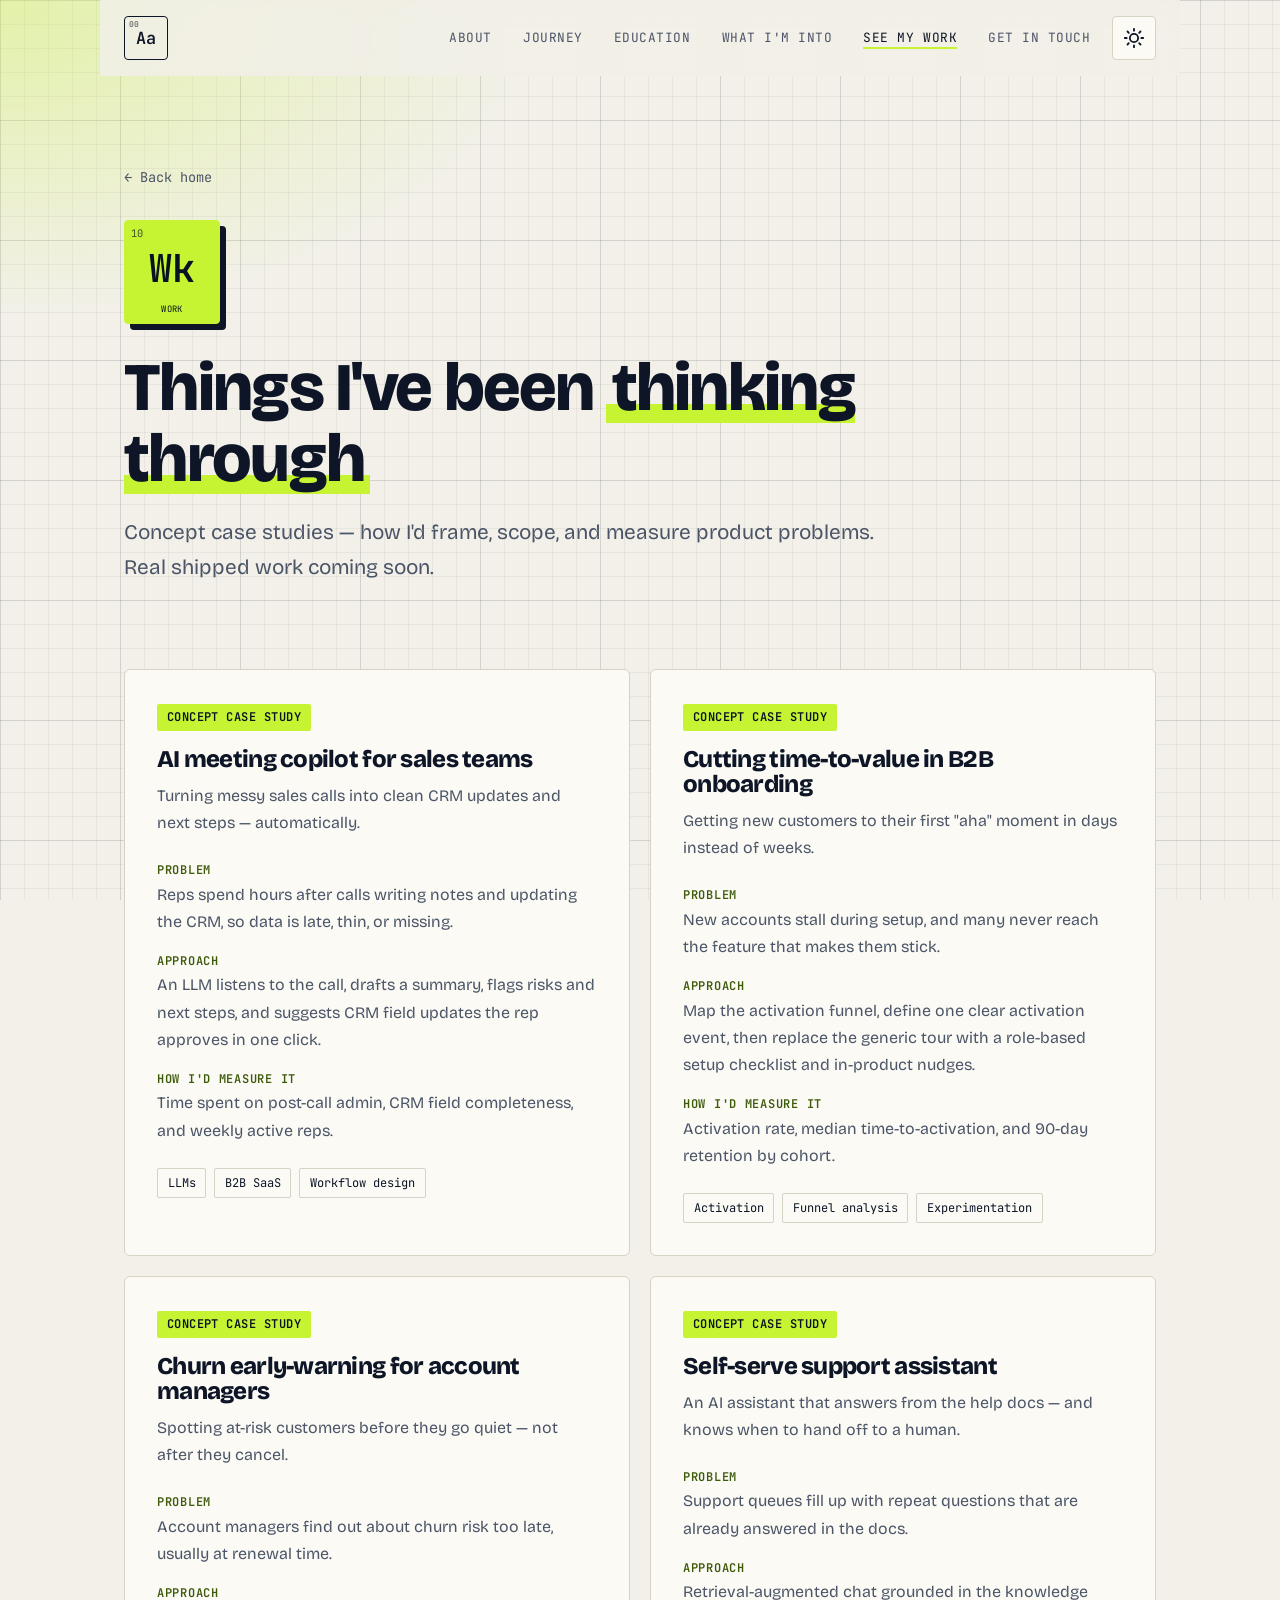
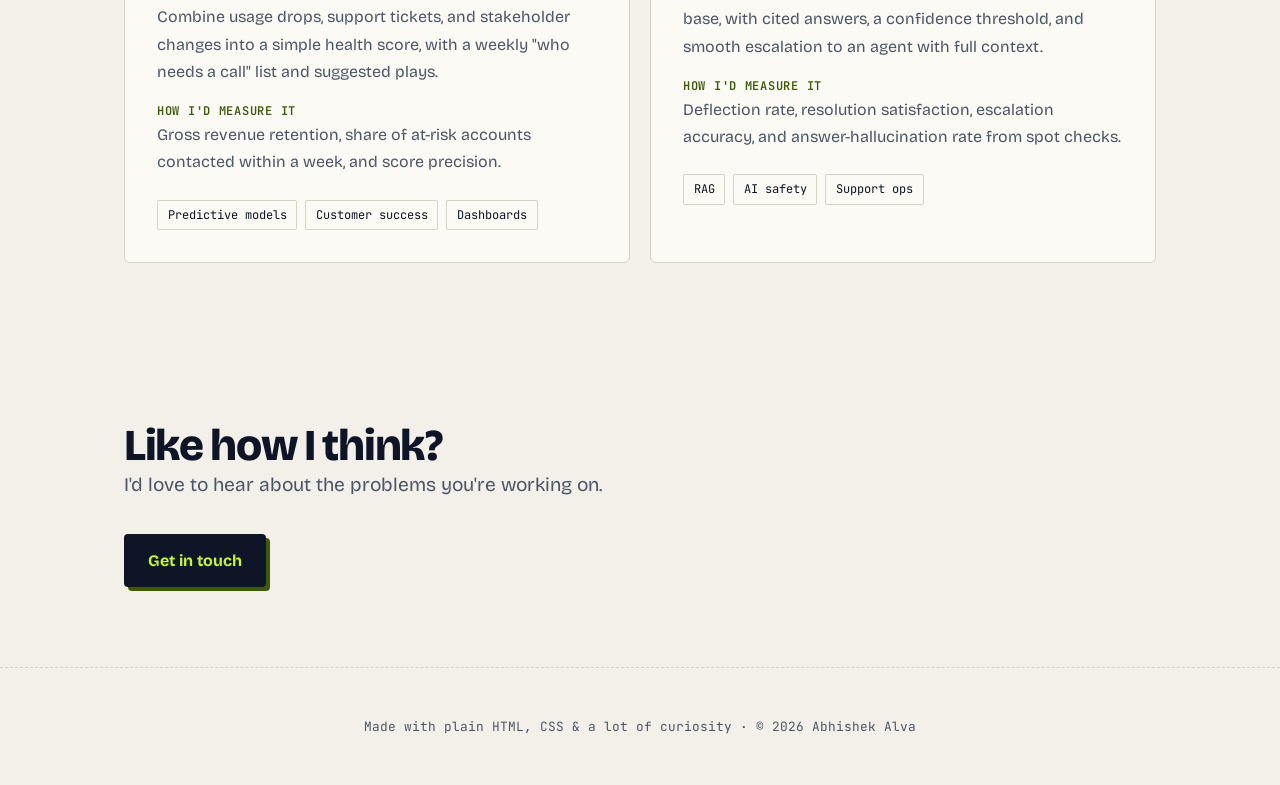
==== work.html @ 9eeebad3 "My portfolio website - ready to deploy" ====
<!DOCTYPE html>
<html lang="en">
<head>
  <meta charset="UTF-8">
  <meta name="viewport" content="width=device-width, initial-scale=1.0">
  <meta name="description" content="Product case studies by Abhishek Alva.">
  <title>Work · Abhishek Alva</title>
  <link rel="preconnect" href="https://fonts.googleapis.com">
  <link rel="preconnect" href="https://fonts.gstatic.com" crossorigin>
  <link href="https://fonts.googleapis.com/css2?family=Bricolage+Grotesque:opsz,wght@12..96,400..800&family=JetBrains+Mono:wght@400;600&display=swap" rel="stylesheet">
  <link rel="stylesheet" href="styles.css">
  <script>
    // Apply saved theme before paint to avoid a flash
    try {
      const saved = localStorage.getItem('theme');
      if (saved === 'light' || saved === 'dark') document.documentElement.dataset.theme = saved;
    } catch (e) {}
  </script>
</head>
<body>
  <header class="nav">
    <a href="index.html" class="nav-logo" aria-label="Abhishek Alva, home"><span class="nav-logo-num" aria-hidden="true">00</span>Aa</a>
    <nav class="nav-links" id="nav-links" aria-label="Main">
      <a href="index.html#about">About</a>
      <a href="index.html#journey">Journey</a>
      <a href="index.html#education">Education</a>
      <a href="index.html#into">What I'm into</a>
      <a href="work.html" aria-current="page">See my work</a>
      <a href="index.html#contact">Get in touch</a>
    </nav>
    <div class="nav-actions">
      <button type="button" class="theme-toggle" id="theme-toggle" aria-label="Switch to dark mode">
        <svg aria-hidden="true" viewBox="0 0 24 24" width="22" height="22" fill="none" stroke="currentColor" stroke-width="2" stroke-linecap="round" stroke-linejoin="round"><circle cx="12" cy="12" r="4.5"/><path d="M12 2v2M12 20v2M4.93 4.93l1.41 1.41M17.66 17.66l1.41 1.41M2 12h2M20 12h2M4.93 19.07l1.41-1.41M17.66 6.34l1.41-1.41"/></svg>
      </button>
      <button type="button" class="menu-toggle" id="menu-toggle" aria-label="Open menu" aria-expanded="false" aria-controls="nav-links">
        <svg aria-hidden="true" viewBox="0 0 24 24" width="22" height="22" fill="none" stroke="currentColor" stroke-width="2" stroke-linecap="round"><path d="M4 7h16M4 12h16M4 17h16"/></svg>
      </button>
    </div>
  </header>

  <main>
    <section class="work-header reveal">
      <a href="index.html" class="back-link">← Back home</a>
      <span class="tile tile-lg" aria-hidden="true"><span class="tile-num">10</span><span class="tile-sym">Wk</span><span class="tile-name">Work</span></span>
      <h1>Things I've been <span class="accent">thinking through</span></h1>
      <p class="tagline">
        Concept case studies — how I'd frame, scope, and measure product problems.
        Real shipped work coming soon.
      </p>
    </section>

    <!-- Placeholder concept projects: replace with real case studies as they're ready -->
    <section class="projects">
      <article class="project reveal">
        <span class="project-tag">Concept case study</span>
        <h2>AI meeting copilot for sales teams</h2>
        <p class="project-summary">Turning messy sales calls into clean CRM updates and next steps — automatically.</p>
        <dl class="project-details">
          <div>
            <dt>Problem</dt>
            <dd>Reps spend hours after calls writing notes and updating the CRM, so data is late, thin, or missing.</dd>
          </div>
          <div>
            <dt>Approach</dt>
            <dd>An LLM listens to the call, drafts a summary, flags risks and next steps, and suggests CRM field updates the rep approves in one click.</dd>
          </div>
          <div>
            <dt>How I'd measure it</dt>
            <dd>Time spent on post-call admin, CRM field completeness, and weekly active reps.</dd>
          </div>
        </dl>
        <ul class="chips">
          <li>LLMs</li><li>B2B SaaS</li><li>Workflow design</li>
        </ul>
      </article>

      <article class="project reveal">
        <span class="project-tag">Concept case study</span>
        <h2>Cutting time-to-value in B2B onboarding</h2>
        <p class="project-summary">Getting new customers to their first "aha" moment in days instead of weeks.</p>
        <dl class="project-details">
          <div>
            <dt>Problem</dt>
            <dd>New accounts stall during setup, and many never reach the feature that makes them stick.</dd>
          </div>
          <div>
            <dt>Approach</dt>
            <dd>Map the activation funnel, define one clear activation event, then replace the generic tour with a role-based setup checklist and in-product nudges.</dd>
          </div>
          <div>
            <dt>How I'd measure it</dt>
            <dd>Activation rate, median time-to-activation, and 90-day retention by cohort.</dd>
          </div>
        </dl>
        <ul class="chips">
          <li>Activation</li><li>Funnel analysis</li><li>Experimentation</li>
        </ul>
      </article>

      <article class="project reveal">
        <span class="project-tag">Concept case study</span>
        <h2>Churn early-warning for account managers</h2>
        <p class="project-summary">Spotting at-risk customers before they go quiet — not after they cancel.</p>
        <dl class="project-details">
          <div>
            <dt>Problem</dt>
            <dd>Account managers find out about churn risk too late, usually at renewal time.</dd>
          </div>
          <div>
            <dt>Approach</dt>
            <dd>Combine usage drops, support tickets, and stakeholder changes into a simple health score, with a weekly "who needs a call" list and suggested plays.</dd>
          </div>
          <div>
            <dt>How I'd measure it</dt>
            <dd>Gross revenue retention, share of at-risk accounts contacted within a week, and score precision.</dd>
          </div>
        </dl>
        <ul class="chips">
          <li>Predictive models</li><li>Customer success</li><li>Dashboards</li>
        </ul>
      </article>

      <article class="project reveal">
        <span class="project-tag">Concept case study</span>
        <h2>Self-serve support assistant</h2>
        <p class="project-summary">An AI assistant that answers from the help docs — and knows when to hand off to a human.</p>
        <dl class="project-details">
          <div>
            <dt>Problem</dt>
            <dd>Support queues fill up with repeat questions that are already answered in the docs.</dd>
          </div>
          <div>
            <dt>Approach</dt>
            <dd>Retrieval-augmented chat grounded in the knowledge base, with cited answers, a confidence threshold, and smooth escalation to an agent with full context.</dd>
          </div>
          <div>
            <dt>How I'd measure it</dt>
            <dd>Deflection rate, resolution satisfaction, escalation accuracy, and answer-hallucination rate from spot checks.</dd>
          </div>
        </dl>
        <ul class="chips">
          <li>RAG</li><li>AI safety</li><li>Support ops</li>
        </ul>
      </article>
    </section>

    <section class="contact reveal">
      <h2>Like how I think?</h2>
      <p>I'd love to hear about the problems you're working on.</p>
      <div class="hero-actions">
        <a href="index.html#contact" class="btn">Get in touch</a>
      </div>
    </section>
  </main>

  <footer class="footer">
    <p>Made with plain HTML, CSS &amp; a lot of curiosity · © <span id="year"></span> Abhishek Alva</p>
  </footer>

  <script src="script.js"></script>
</body>
</html>
---- styles.css ----
/* ==========================================================
   Lab → Product Lab
   Graph-paper lab notebook: ink navy + acid lime, periodic-table tiles
   ========================================================== */

/* ---------- Tokens ---------- */
/* Light theme: lab paper with lime used as a highlighter */
:root {
  --bg: #f2f0e8;
  --surface: #fbfaf5;
  --text: #0d1526;
  --muted: #4b5567;
  --accent: #c6f432;
  --accent-text: #3d5a0a;
  --accent-soft: rgba(132, 170, 20, 0.16);
  --border: #d6d2c4;
  --grid-minor: rgba(13, 21, 38, 0.05);
  --grid-major: rgba(13, 21, 38, 0.09);
  --glow: rgba(198, 244, 50, 0.35);
  --shadow: 0 1px 0 rgba(13, 21, 38, 0.04), 0 12px 32px rgba(13, 21, 38, 0.08);
  --btn-bg: #0d1526;
  --btn-text: #c6f432;
  --btn-outline-text: #0d1526;
  --btn-shadow: #3d5a0a;
  --hard-shadow: #0d1526;
  --radius: 6px;
  --max: 1080px;
  --font: 'Bricolage Grotesque', system-ui, -apple-system, 'Segoe UI', sans-serif;
  --font-mono: 'JetBrains Mono', ui-monospace, 'SF Mono', Menlo, monospace;
}

/* Dark theme: ink navy lab at night — follows the system unless the toggle picked light */
@media (prefers-color-scheme: dark) {
  :root:not([data-theme="light"]) {
    --bg: #0a1120;
    --surface: #101a2f;
    --text: #e6ebf4;
    --muted: #95a2bb;
    --accent-text: #c6f432;
    --accent-soft: rgba(198, 244, 50, 0.12);
    --border: #1f2b47;
    --grid-minor: rgba(148, 163, 184, 0.06);
    --grid-major: rgba(148, 163, 184, 0.11);
    --glow: rgba(198, 244, 50, 0.14);
    --shadow: 0 12px 32px rgba(0, 0, 0, 0.4);
    --btn-bg: #c6f432;
    --btn-text: #0a1120;
    --btn-outline-text: #c6f432;
    --btn-shadow: #3b4f7a;
    --hard-shadow: #3b4f7a;
  }
}

:root[data-theme="dark"] {
  --bg: #0a1120;
  --surface: #101a2f;
  --text: #e6ebf4;
  --muted: #95a2bb;
  --accent-text: #c6f432;
  --accent-soft: rgba(198, 244, 50, 0.12);
  --border: #1f2b47;
  --grid-minor: rgba(148, 163, 184, 0.06);
  --grid-major: rgba(148, 163, 184, 0.11);
  --glow: rgba(198, 244, 50, 0.14);
  --shadow: 0 12px 32px rgba(0, 0, 0, 0.4);
  --btn-bg: #c6f432;
  --btn-text: #0a1120;
  --btn-outline-text: #c6f432;
  --btn-shadow: #3b4f7a;
  --hard-shadow: #3b4f7a;
}

/* ---------- Base ---------- */
*, *::before, *::after { box-sizing: border-box; margin: 0; padding: 0; }

html { scroll-behavior: smooth; }

body {
  font-family: var(--font);
  font-optical-sizing: auto;
  background-color: var(--bg);
  /* Graph paper: lime glow, major 120px squares, minor 24px squares */
  background-image:
    radial-gradient(ellipse 60% 50% at 0% 0%, var(--glow), transparent 70%),
    linear-gradient(var(--grid-major) 1px, transparent 1px),
    linear-gradient(90deg, var(--grid-major) 1px, transparent 1px),
    linear-gradient(var(--grid-minor) 1px, transparent 1px),
    linear-gradient(90deg, var(--grid-minor) 1px, transparent 1px);
  background-size: auto, 120px 120px, 120px 120px, 24px 24px, 24px 24px;
  background-attachment: fixed;
  color: var(--text);
  line-height: 1.7;
  -webkit-font-smoothing: antialiased;
  transition: background-color 0.3s ease, color 0.3s ease;
}

img { max-width: 100%; display: block; }

a { color: inherit; text-decoration: none; }

h1, h2, h3 { line-height: 1.05; letter-spacing: -0.03em; }

h2 {
  font-size: clamp(1.9rem, 4.5vw, 2.75rem);
  font-weight: 800;
}

section {
  max-width: var(--max);
  margin: 0 auto;
  padding: 5rem 1.5rem;
}

/* ---------- Periodic-table tiles ---------- */
.tile {
  position: relative;
  display: inline-grid;
  place-items: center;
  flex-shrink: 0;
  width: 64px;
  height: 64px;
  border: 1.5px solid var(--text);
  border-radius: 4px;
  background: var(--surface);
  font-family: var(--font-mono);
}

.tile-num {
  position: absolute;
  top: 4px;
  left: 6px;
  font-size: 0.65rem;
  color: var(--muted);
}

.tile-sym { font-size: 1.5rem; font-weight: 600; line-height: 1; }

.tile-lg {
  width: 96px;
  height: 104px;
  margin-bottom: 1.75rem;
  background: var(--accent);
  border-color: var(--accent);
  color: #0a1120;
  box-shadow: 6px 6px 0 var(--hard-shadow);
}

.tile-lg .tile-num { color: #0a1120; opacity: 0.7; }
.tile-lg .tile-sym { font-size: 2.4rem; margin-top: -6px; }

.tile-lg .tile-name {
  position: absolute;
  bottom: 6px;
  left: 0;
  right: 0;
  text-align: center;
  font-size: 0.55rem;
  letter-spacing: 0.04em;
  text-transform: uppercase;
}

.section-head {
  display: flex;
  align-items: center;
  gap: 1.25rem;
  margin-bottom: 2rem;
}

/* ---------- Nav ---------- */
.nav {
  position: sticky;
  top: 0;
  z-index: 10;
  display: flex;
  justify-content: space-between;
  align-items: center;
  max-width: var(--max);
  margin: 0 auto;
  padding: 1rem 1.5rem;
  background: color-mix(in srgb, var(--bg) 88%, transparent);
  backdrop-filter: blur(10px);
  -webkit-backdrop-filter: blur(10px);
}

.nav-logo {
  position: relative;
  display: inline-grid;
  place-items: center;
  width: 44px;
  height: 44px;
  border: 1.5px solid var(--text);
  border-radius: 4px;
  font-family: var(--font-mono);
  font-weight: 600;
  font-size: 1.05rem;
  transition: background 0.2s, color 0.2s;
}

.nav-logo:hover { background: var(--accent); color: #0a1120; border-color: var(--accent); }

.nav-logo-num { position: absolute; top: 1px; left: 4px; font-size: 0.5rem; opacity: 0.6; }

.nav-links { display: flex; align-items: center; gap: 0.25rem; margin-left: auto; }

.nav-links a {
  position: relative;
  padding: 0.6rem 0.85rem;
  min-height: 44px;
  display: inline-flex;
  align-items: center;
  font-family: var(--font-mono);
  font-size: 0.8rem;
  text-transform: uppercase;
  letter-spacing: 0.04em;
  white-space: nowrap;
  color: var(--muted);
  transition: color 0.2s;
}

/* Lime highlighter swipe on hover */
.nav-links a::after {
  content: '';
  position: absolute;
  left: 0.85rem;
  right: 0.85rem;
  bottom: 0.7rem;
  height: 2px;
  background: var(--accent);
  transform: scaleX(0);
  transform-origin: left;
  transition: transform 0.25s ease;
}

.nav-links a:hover { color: var(--text); }
.nav-links a:hover::after,
.nav-links a[aria-current="page"]::after { transform: scaleX(1); }
.nav-links a[aria-current="page"] { color: var(--text); }

.nav-actions { display: flex; align-items: center; gap: 0.5rem; margin-left: 0.5rem; }

.theme-toggle,
.menu-toggle {
  display: inline-grid;
  place-items: center;
  width: 44px;
  height: 44px;
  border: 1.5px solid var(--border);
  border-radius: 4px;
  background: var(--surface);
  color: var(--text);
  cursor: pointer;
  transition: background 0.2s, border-color 0.2s;
}

.theme-toggle:hover,
.menu-toggle:hover { border-color: var(--text); background: var(--accent-soft); }

.theme-toggle:focus-visible,
.menu-toggle:focus-visible,
a:focus-visible { outline: 2px solid var(--accent-text); outline-offset: 3px; }

.menu-toggle { display: none; }

.theme-toggle.spin svg { animation: spin 0.5s ease; }

@keyframes spin { from { transform: rotate(0deg); } to { transform: rotate(180deg); } }

/* ---------- Hero ---------- */
.hero {
  display: grid;
  grid-template-columns: 1.25fr 1fr;
  align-items: center;
  gap: 4rem;
  min-height: calc(100vh - 80px);
  padding-top: 2rem;
}

.eyebrow {
  font-family: var(--font-mono);
  font-size: 0.95rem;
  color: var(--muted);
  margin-bottom: 0.75rem;
}

.hero h1 {
  font-size: clamp(3rem, 9vw, 6rem);
  font-weight: 800;
  letter-spacing: -0.025em;
  margin-bottom: 1.5rem;
}

/* Highlighter-marker accent: lime swipe behind the word */
.accent {
  color: var(--text);
  background: linear-gradient(transparent 70%, var(--accent) 70%, var(--accent) 94%, transparent 94%);
  padding: 0 0.08em;
}

.tagline {
  font-size: clamp(1.1rem, 2.2vw, 1.3rem);
  color: var(--muted);
  max-width: 34ch;
  margin-bottom: 2.25rem;
}

/* ---------- Buttons ---------- */
.hero-actions { display: flex; flex-wrap: wrap; gap: 1rem; }

.btn {
  display: inline-flex;
  align-items: center;
  gap: 0.5rem;
  min-height: 48px;
  padding: 0.8rem 1.5rem;
  border-radius: 4px;
  background: var(--btn-bg);
  color: var(--btn-text);
  font-weight: 700;
  box-shadow: 4px 4px 0 var(--btn-shadow);
  transition: transform 0.15s ease, box-shadow 0.15s ease;
}

.btn:hover { transform: translate(-2px, -2px); box-shadow: 6px 6px 0 var(--btn-shadow); }
.btn:active { transform: translate(2px, 2px); box-shadow: 2px 2px 0 var(--btn-shadow); }

.btn-outline {
  background: transparent;
  color: var(--btn-outline-text);
  box-shadow: inset 0 0 0 1.5px var(--btn-outline-text);
}

.btn-outline:hover { background: var(--accent-soft); box-shadow: inset 0 0 0 1.5px var(--btn-outline-text); }
.btn-outline:active { box-shadow: inset 0 0 0 1.5px var(--btn-outline-text); }

/* Brand-coloured buttons keep their own colours in both themes */
.btn-linkedin { background: #0a66c2; color: #fff; box-shadow: 4px 4px 0 #004182; }
.btn-linkedin:hover { box-shadow: 6px 6px 0 #004182; }

.btn-resume { background: #c2410c; color: #fff; box-shadow: 4px 4px 0 #7c2d12; }
.btn-resume:hover { box-shadow: 6px 6px 0 #7c2d12; }

/* ---------- Photo ---------- */
.hero-photo {
  position: relative;
  justify-self: center;
  width: min(100%, 380px);
}

.hero-photo::before {
  content: '';
  position: absolute;
  inset: 0 0 auto 0;
  aspect-ratio: 1;
  transform: translate(16px, 16px);
  background: var(--accent);
  border-radius: var(--radius);
}

.hero-photo img {
  position: relative;
  width: 100%;
  aspect-ratio: 1;
  object-fit: cover;
  border: 1.5px solid var(--text);
  border-radius: var(--radius);
}

.hero-photo figcaption {
  margin-top: 1.75rem;
  font-family: var(--font-mono);
  font-size: 0.8rem;
  color: var(--muted);
}

/* ---------- Page-load sequence (staggered) ---------- */
.load { animation: rise 0.8s cubic-bezier(0.2, 0.7, 0.2, 1) both; animation-delay: calc(var(--d, 0) * 110ms); }

@keyframes rise {
  from { opacity: 0; transform: translateY(18px); }
  to { opacity: 1; transform: none; }
}

/* ---------- About ---------- */
/* Narrow reading width, but left edge stays aligned with the full-width sections */
.about > *,
.journey > *,
.work-header > * { max-width: 760px; }

.about p {
  font-size: 1.2rem;
  color: var(--muted);
  margin-bottom: 1.25rem;
}

.about em {
  color: var(--text);
  font-style: normal;
  font-weight: 700;
  background: linear-gradient(transparent 60%, var(--accent) 60%);
}

.about-actions {
  display: flex;
  flex-wrap: wrap;
  gap: 1rem;
  margin-top: 2rem;
}

/* ---------- Journey: reaction steps ---------- */
.timeline {
  --tl-pad: 2.75rem;
  list-style: none;
  position: relative;
  padding-left: var(--tl-pad);
}

.timeline::before {
  content: '';
  position: absolute;
  left: 9px;
  top: 0.75rem;
  bottom: 0.75rem;
  width: 2px;
  background: repeating-linear-gradient(var(--text) 0 6px, transparent 6px 12px);
  opacity: 0.35;
}

.timeline-item {
  position: relative;
  padding: 1.25rem 1.5rem;
  margin-bottom: 1.25rem;
  background: var(--surface);
  border: 1px solid var(--border);
  border-radius: var(--radius);
  transition: border-color 0.2s, transform 0.2s;
}

.timeline-item:last-child { margin-bottom: 0; }

.timeline-item.visible:hover { border-color: var(--text); transform: translateX(4px); }

/* Square step marker on the dashed line */
.timeline-item::before {
  content: '';
  position: absolute;
  left: calc(-1 * var(--tl-pad) + 2px);
  top: 1.5rem;
  width: 16px;
  height: 16px;
  background: var(--bg);
  border: 1.5px solid var(--text);
  border-radius: 2px;
}

/* Arrow from the line into the card */
.timeline-item::after {
  content: '→';
  position: absolute;
  left: calc(-1 * var(--tl-pad) + 22px);
  top: 1.15rem;
  font-family: var(--font-mono);
  font-size: 0.85rem;
  color: var(--muted);
}

.timeline-current { border-color: var(--text); box-shadow: 6px 6px 0 var(--accent); }

.timeline-current::before {
  background: var(--accent);
  border-color: var(--accent);
  box-shadow: 0 0 0 5px var(--accent-soft);
}

.timeline-date {
  display: inline-block;
  font-family: var(--font-mono);
  font-size: 0.8rem;
  font-weight: 600;
  color: var(--muted);
  margin-bottom: 0.4rem;
}

.timeline-current .timeline-date::after {
  content: ' · in progress';
  color: var(--accent-text);
}

.timeline-item h3 { font-size: 1.3rem; margin-bottom: 0.2rem; }

.timeline-org {
  font-family: var(--font-mono);
  font-size: 0.85rem;
  font-weight: 600;
  color: var(--accent-text);
  margin-bottom: 0.5rem;
}

.timeline-item p:last-child { color: var(--muted); }

/* ---------- Education: degree specimen + certification log ---------- */
.edu-grid {
  display: grid;
  grid-template-columns: 1fr 1.1fr;
  gap: 1.75rem;
  align-items: start;
}

.degree {
  background: var(--surface);
  border: 1.5px solid var(--text);
  border-radius: var(--radius);
  padding: 2rem;
  box-shadow: 6px 6px 0 var(--accent);
}

.degree-label {
  display: block;
  font-family: var(--font-mono);
  font-size: 0.8rem;
  color: var(--muted);
  margin-bottom: 0.75rem;
}

.degree h3 { font-size: 1.6rem; margin-bottom: 0.4rem; }
.degree p { color: var(--muted); }

.degree-note {
  margin-top: 1.25rem;
  padding-top: 1.25rem;
  border-top: 1px dashed var(--border);
  font-size: 0.95rem;
}

.degree-note span { font-family: var(--font-mono); font-weight: 600; color: var(--accent-text); }

.certs { list-style: none; display: grid; gap: 0.75rem; }

.cert {
  display: flex;
  align-items: center;
  gap: 1.1rem;
  padding: 1rem 1.25rem;
  background: var(--surface);
  border: 1px solid var(--border);
  border-radius: var(--radius);
  transition: border-color 0.2s, transform 0.2s;
}

.cert.visible:hover { border-color: var(--text); transform: translateX(4px); }

/* Mini element tile; fills lime on hover */
.cert-sym {
  display: grid;
  place-items: center;
  flex-shrink: 0;
  width: 48px;
  height: 48px;
  border: 1.5px solid var(--text);
  border-radius: 4px;
  font-family: var(--font-mono);
  font-size: 1.05rem;
  font-weight: 600;
  transition: background 0.2s, border-color 0.2s, color 0.2s;
}

.cert:hover .cert-sym { background: var(--accent); border-color: var(--accent); color: #0a1120; }

.cert h3 { font-size: 1.05rem; letter-spacing: -0.015em; line-height: 1.25; }

.cert-issuer {
  font-family: var(--font-mono);
  font-size: 0.8rem;
  color: var(--muted);
  margin-top: 0.2rem;
}

/* Stagger cert reveals */
.cert:nth-child(2) { transition-delay: 0.08s; }
.cert:nth-child(3) { transition-delay: 0.16s; }
.cert:nth-child(4) { transition-delay: 0.24s; }

/* ---------- Cards: element tiles ---------- */
.cards {
  display: grid;
  grid-template-columns: repeat(auto-fit, minmax(220px, 1fr));
  gap: 1.25rem;
}

.card {
  position: relative;
  background: var(--surface);
  border: 1.5px solid var(--border);
  border-radius: var(--radius);
  padding: 1.75rem 1.5rem 1.5rem;
  transition: border-color 0.2s, box-shadow 0.2s, transform 0.2s;
}

.card-num {
  position: absolute;
  top: 0.75rem;
  left: 1rem;
  font-family: var(--font-mono);
  font-size: 0.75rem;
  color: var(--muted);
}

.card-sym {
  display: block;
  font-family: var(--font-mono);
  font-size: 2.75rem;
  font-weight: 600;
  line-height: 1;
  margin: 0.75rem 0 1.25rem;
  transition: color 0.2s;
}

.card h3 { font-size: 1.2rem; margin-bottom: 0.4rem; }
.card p { color: var(--muted); }

.card.reveal.visible:hover {
  border-color: var(--text);
  box-shadow: 6px 6px 0 var(--accent);
  transform: translate(-3px, -3px);
}

.card:hover .card-sym { color: var(--accent-text); }

/* Stagger card reveals */
.card:nth-child(2) { transition-delay: 0.08s; }
.card:nth-child(3) { transition-delay: 0.16s; }
.card:nth-child(4) { transition-delay: 0.24s; }

/* ---------- Contact ---------- */
.contact > * { max-width: 760px; }

.contact p {
  font-size: 1.2rem;
  color: var(--muted);
  margin-bottom: 2rem;
}

/* ---------- Work page ---------- */
.work-header { padding-bottom: 2rem; }

.work-header h1 {
  font-size: clamp(2.5rem, 7vw, 4.25rem);
  font-weight: 800;
  letter-spacing: -0.025em;
  margin-bottom: 1.25rem;
}

.back-link {
  display: flex;
  align-items: center;
  width: fit-content;
  min-height: 44px;
  font-family: var(--font-mono);
  font-size: 0.85rem;
  color: var(--muted);
  margin-bottom: 1.25rem;
  transition: color 0.2s;
}

.back-link:hover { color: var(--text); }

.projects {
  display: grid;
  grid-template-columns: repeat(auto-fit, minmax(min(100%, 440px), 1fr));
  gap: 1.25rem;
  padding-top: 1rem;
}

.project {
  background: var(--surface);
  border: 1.5px solid var(--border);
  border-radius: var(--radius);
  padding: 2rem;
  transition: border-color 0.2s, box-shadow 0.2s, transform 0.2s;
}

.project.reveal.visible:hover {
  border-color: var(--text);
  box-shadow: 6px 6px 0 var(--accent);
  transform: translate(-3px, -3px);
}

.project-tag {
  display: inline-block;
  font-family: var(--font-mono);
  font-size: 0.75rem;
  font-weight: 600;
  text-transform: uppercase;
  letter-spacing: 0.04em;
  color: #0a1120;
  background: var(--accent);
  padding: 0.2rem 0.6rem;
  border-radius: 2px;
  margin-bottom: 1rem;
}

.project h2 { font-size: 1.5rem; margin-bottom: 0.6rem; }

.project-summary { color: var(--muted); margin-bottom: 1.5rem; }

.project-details { display: grid; gap: 1rem; margin-bottom: 1.5rem; }

.project-details dt {
  font-family: var(--font-mono);
  font-size: 0.75rem;
  font-weight: 600;
  text-transform: uppercase;
  letter-spacing: 0.06em;
  color: var(--accent-text);
}

.project-details dd { color: var(--muted); }

.chips { list-style: none; display: flex; flex-wrap: wrap; gap: 0.5rem; }

.chips li {
  font-family: var(--font-mono);
  font-size: 0.75rem;
  padding: 0.25rem 0.6rem;
  border: 1px solid var(--border);
  border-radius: 2px;
}

/* ---------- Footer ---------- */
.footer {
  text-align: center;
  padding: 3rem 1.5rem;
  font-family: var(--font-mono);
  font-size: 0.8rem;
  color: var(--muted);
  border-top: 1px dashed var(--border);
}

/* ---------- Scroll reveal ---------- */
.reveal {
  opacity: 0;
  transform: translateY(24px);
  transition: opacity 0.7s ease, transform 0.7s ease;
}

.reveal.visible { opacity: 1; transform: none; }

@media (prefers-reduced-motion: reduce) {
  html { scroll-behavior: auto; }
  .reveal { opacity: 1; transform: none; transition: none; }
  .load, .theme-toggle.spin svg { animation: none; }
  body { transition: none; }
}

/* ---------- Tablet: tighten nav so six links stay on one line ---------- */
@media (max-width: 1000px) {
  .nav-links { gap: 0; }
  .nav-links a { padding: 0.6rem 0.5rem; font-size: 0.72rem; }
  .nav-links a::after { left: 0.5rem; right: 0.5rem; }
}

/* ---------- Mobile ---------- */
@media (max-width: 768px) {
  section { padding: 3.5rem 1.25rem; }

  .hero {
    grid-template-columns: 1fr;
    min-height: auto;
    gap: 3rem;
  }

  .hero-photo { order: -1; width: min(78%, 300px); justify-self: start; }
  .section-head { gap: 1rem; }
  .tile { width: 52px; height: 52px; }
  .tile-sym { font-size: 1.2rem; }
  .tile-lg { width: 80px; height: 88px; margin-bottom: 1.25rem; }
  .tile-lg .tile-sym { font-size: 2rem; }

  /* Collapse nav links into a dropdown */
  .nav { padding: 0.75rem 1rem; }
  .menu-toggle { display: inline-grid; }
  .nav-actions { margin-left: auto; }

  .nav-links {
    display: none;
    position: absolute;
    top: 100%;
    left: 0;
    right: 0;
    flex-direction: column;
    align-items: stretch;
    gap: 0.25rem;
    margin: 0;
    padding: 0.75rem 1rem 1rem;
    background: var(--bg);
    border-bottom: 1.5px solid var(--text);
  }

  .nav-links.open { display: flex; }
  .nav-links a { padding: 0.6rem 0.25rem; }
  .nav-links a::after { left: 0.25rem; right: auto; width: 2rem; bottom: 0.5rem; }

  .timeline { --tl-pad: 2.25rem; }
  .timeline-item::after { display: none; }

  .edu-grid { grid-template-columns: 1fr; }
  .degree { padding: 1.5rem; }
  .degree h3 { font-size: 1.35rem; }

  /* 2×2 interest tiles instead of a 3 + 1 orphan */
  .cards { grid-template-columns: repeat(2, 1fr); }
}

/* Small phones: LinkedIn + resume don't fit side by side, so stack them at equal width */
@media (max-width: 480px) {
  .about-actions { flex-direction: column; }
  .about-actions .btn { justify-content: center; }

  /* Hero buttons share the row, and fill it evenly when they wrap */
  .hero .hero-actions .btn,
  .contact .btn { flex: 1 1 auto; justify-content: center; }
  .contact .btn { overflow-wrap: anywhere; }

  .cards { grid-template-columns: 1fr; }
}
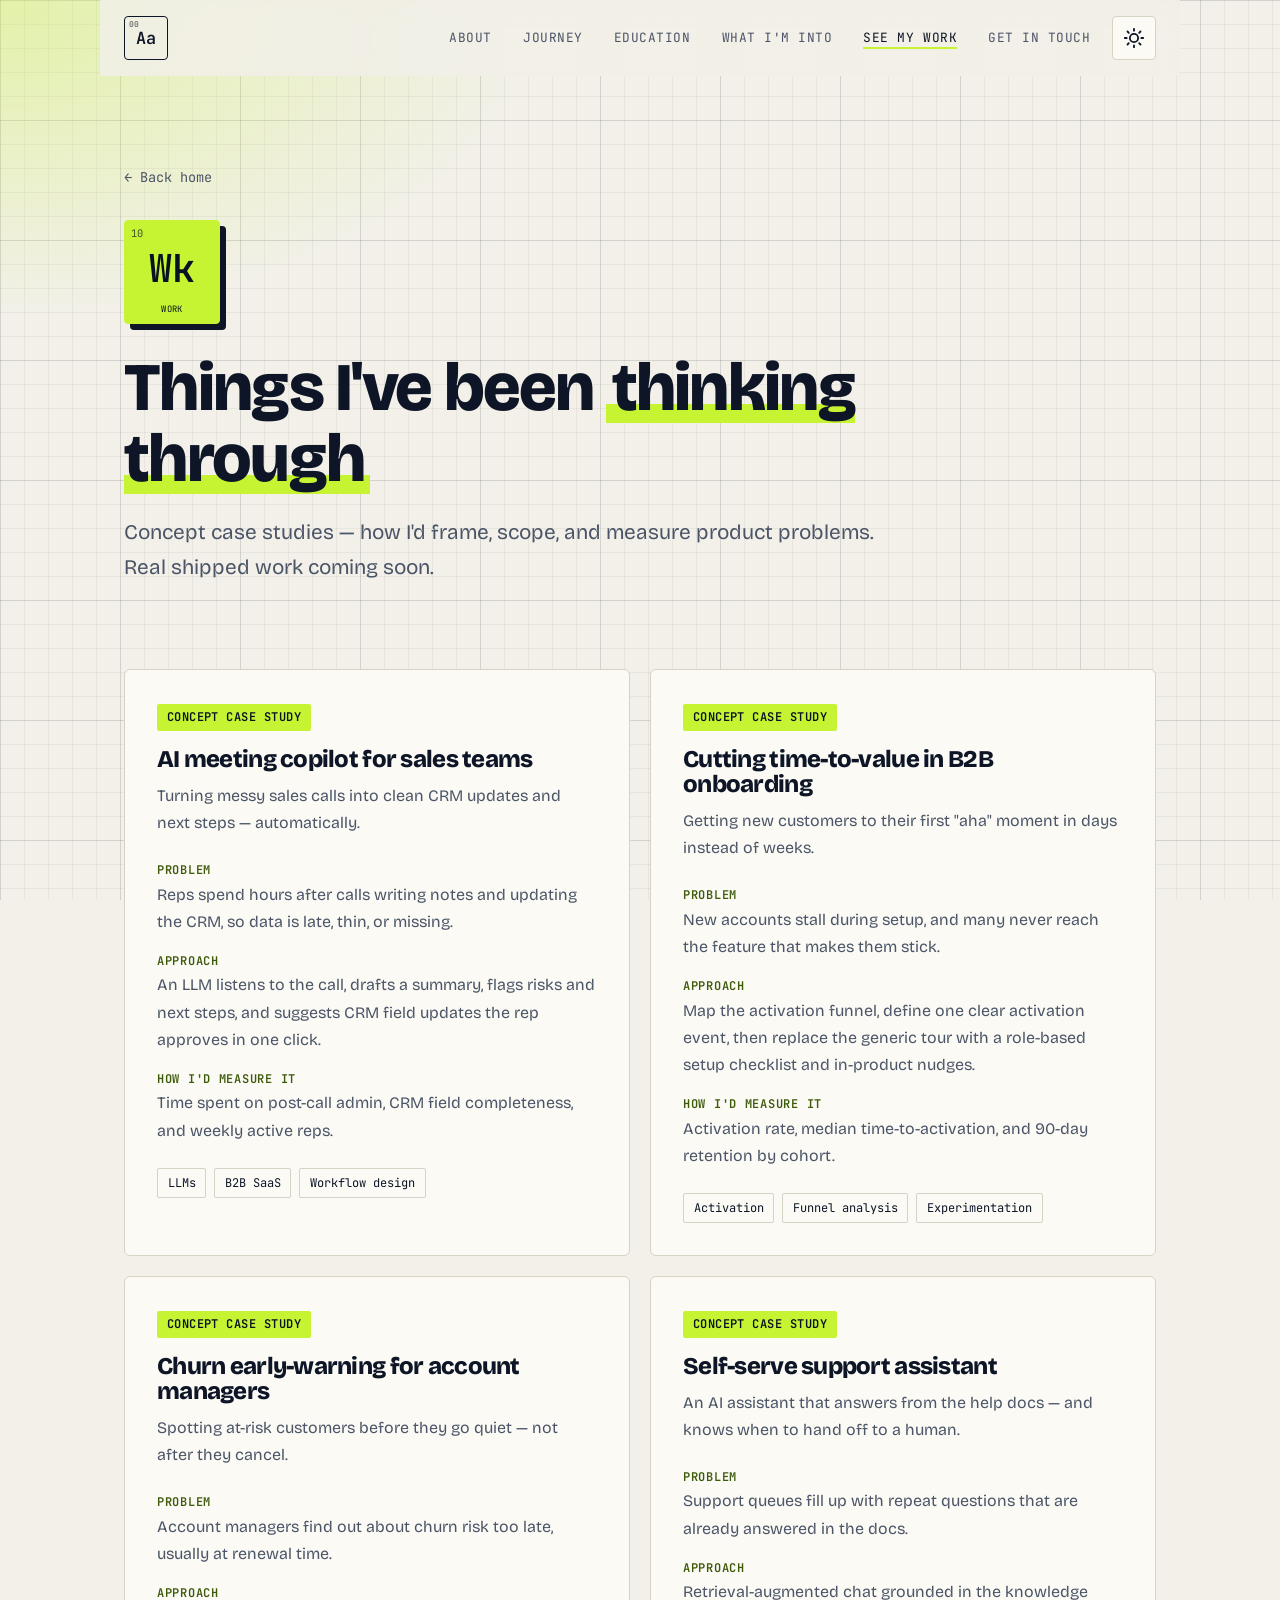
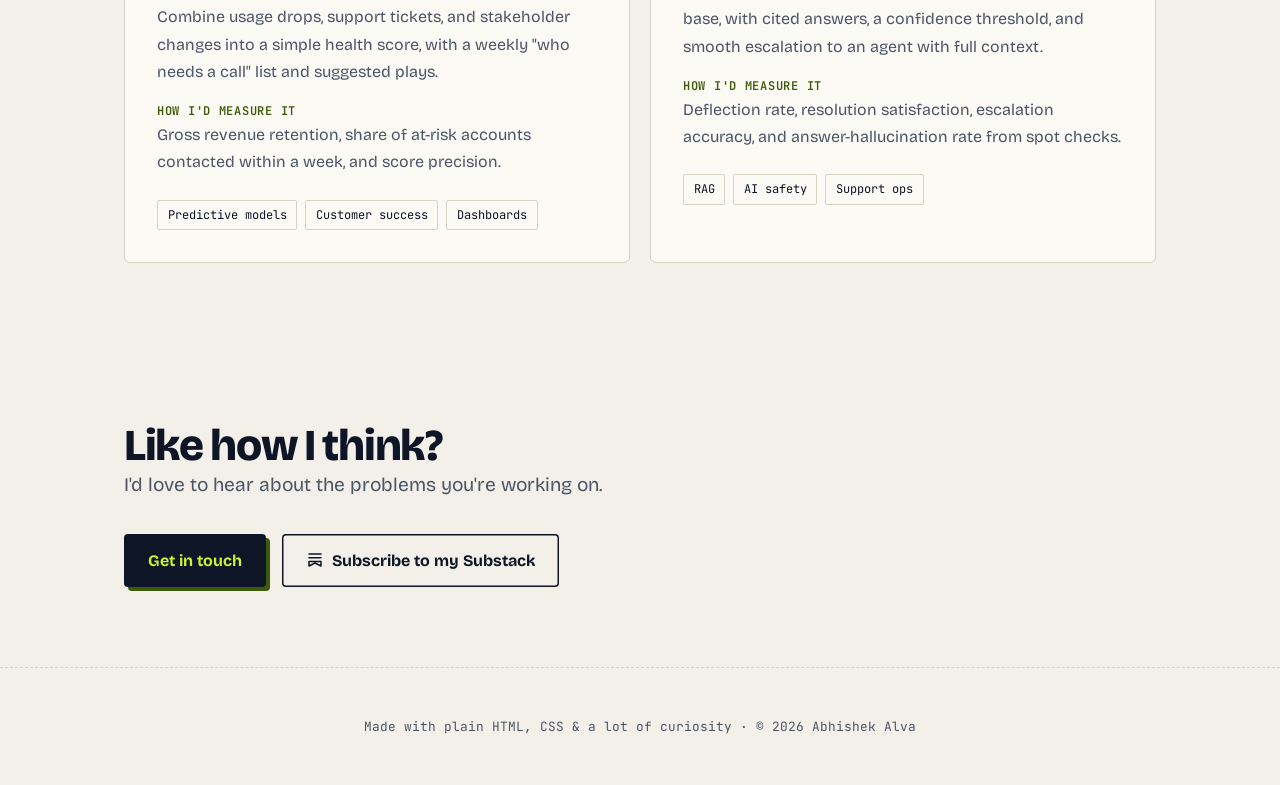
==== commit a9c5a036: "Add Substack subscribe popup backed by Supabase - Subscribe button in the contact section of both pa" ====
--- a/work.html
+++ b/work.html
@@ -149,14 +149,38 @@
       <p>I'd love to hear about the problems you're working on.</p>
       <div class="hero-actions">
         <a href="index.html#contact" class="btn">Get in touch</a>
+        <button type="button" class="btn btn-outline" data-subscribe>
+          <svg aria-hidden="true" viewBox="0 0 24 24" width="18" height="18" fill="none" stroke="currentColor" stroke-width="2" stroke-linecap="round" stroke-linejoin="round"><path d="M4 4h16M4 9h16M4 14h16v6l-8-4-8 4z"/></svg>
+          Subscribe to my Substack
+        </button>
       </div>
     </section>
   </main>
+
+  <dialog class="subscribe-dialog" id="subscribe-dialog" aria-labelledby="subscribe-title">
+    <button type="button" class="dialog-close" aria-label="Close">
+      <svg aria-hidden="true" viewBox="0 0 24 24" width="20" height="20" fill="none" stroke="currentColor" stroke-width="2" stroke-linecap="round"><path d="M18 6 6 18M6 6l12 12"/></svg>
+    </button>
+    <span class="tile" aria-hidden="true"><span class="tile-sym">Ss</span></span>
+    <h2 id="subscribe-title">Get my Substack in your inbox</h2>
+    <p>New posts on AI, products and whatever I'm obsessing over. No spam.</p>
+    <form id="subscribe-form" novalidate>
+      <label for="subscribe-email">Email</label>
+      <input type="email" id="subscribe-email" name="email" autocomplete="email" placeholder="you@example.com" required autofocus aria-describedby="subscribe-error">
+      <div class="hp" aria-hidden="true">
+        <label for="subscribe-website">Website</label>
+        <input type="text" id="subscribe-website" name="website" tabindex="-1" autocomplete="off">
+      </div>
+      <p class="form-error" id="subscribe-error" aria-live="polite"></p>
+      <button type="submit" class="btn">Subscribe</button>
+    </form>
+  </dialog>
 
   <footer class="footer">
     <p>Made with plain HTML, CSS &amp; a lot of curiosity · © <span id="year"></span> Abhishek Alva</p>
   </footer>
 
+  <script src="config.js"></script>
   <script src="script.js"></script>
 </body>
 </html>
--- a/styles.css
+++ b/styles.css
@@ -23,6 +23,8 @@
   --btn-outline-text: #0d1526;
   --btn-shadow: #3d5a0a;
   --hard-shadow: #0d1526;
+  --danger: #b42318;
+  --backdrop: rgba(10, 17, 32, 0.6);
   --radius: 6px;
   --max: 1080px;
   --font: 'Bricolage Grotesque', system-ui, -apple-system, 'Segoe UI', sans-serif;
@@ -48,6 +50,7 @@
     --btn-outline-text: #c6f432;
     --btn-shadow: #3b4f7a;
     --hard-shadow: #3b4f7a;
+  --danger: #ff8a7a;
   }
 }
 
@@ -68,6 +71,7 @@
   --btn-outline-text: #c6f432;
   --btn-shadow: #3b4f7a;
   --hard-shadow: #3b4f7a;
+  --danger: #ff8a7a;
 }
 
 /* ---------- Base ---------- */
@@ -725,6 +729,110 @@
   border-radius: 2px;
 }
 
+/* ---------- Subscribe popup ---------- */
+button.btn { border: 0; font-family: inherit; font-size: inherit; cursor: pointer; }
+button.btn:disabled { opacity: 0.6; cursor: progress; transform: none; }
+.btn-outline:focus-visible,
+.btn:focus-visible,
+.dialog-close:focus-visible,
+.subscribe-dialog input:focus-visible { outline: 2px solid var(--accent-text); outline-offset: 3px; }
+
+.subscribe-dialog {
+  width: min(100% - 2rem, 460px);
+  margin: auto;
+  padding: 2.25rem 2rem 2rem;
+  border: 1.5px solid var(--text);
+  border-radius: var(--radius);
+  background: var(--surface);
+  color: var(--text);
+  box-shadow: 8px 8px 0 var(--hard-shadow);
+}
+
+.subscribe-dialog[open] { animation: dialog-in 0.25s ease-out; }
+.subscribe-dialog::backdrop { background: var(--backdrop); backdrop-filter: blur(3px); }
+
+@keyframes dialog-in {
+  from { opacity: 0; transform: translateY(16px) scale(0.98); }
+}
+
+.subscribe-dialog .tile { width: 52px; height: 52px; margin-bottom: 1.25rem; background: var(--accent); color: #0a1120; border-color: #0a1120; }
+.subscribe-dialog .tile-sym { font-size: 1.2rem; }
+.subscribe-dialog h2 { font-size: 1.75rem; margin-bottom: 0.6rem; padding-right: 2.5rem; }
+.subscribe-dialog > p { color: var(--muted); margin-bottom: 1.5rem; }
+
+.dialog-close {
+  position: absolute;
+  top: 0.75rem;
+  right: 0.75rem;
+  display: inline-grid;
+  place-items: center;
+  width: 44px;
+  height: 44px;
+  border: 0;
+  border-radius: 4px;
+  background: transparent;
+  color: var(--muted);
+  cursor: pointer;
+  transition: background 0.2s, color 0.2s;
+}
+
+.dialog-close:hover { background: var(--accent-soft); color: var(--text); }
+
+#subscribe-form label {
+  display: block;
+  margin-bottom: 0.4rem;
+  font-family: var(--font-mono);
+  font-size: 0.75rem;
+  font-weight: 600;
+  text-transform: uppercase;
+  letter-spacing: 0.06em;
+  color: var(--accent-text);
+}
+
+#subscribe-form input {
+  width: 100%;
+  min-height: 48px;
+  padding: 0.75rem 1rem;
+  border: 1.5px solid var(--border);
+  border-radius: 4px;
+  background: var(--bg);
+  color: var(--text);
+  font: inherit;
+  font-size: 1rem; /* 16px+ stops iOS zooming into the field */
+  transition: border-color 0.2s;
+}
+
+#subscribe-form input:focus { border-color: var(--text); }
+#subscribe-form input[aria-invalid="true"] { border-color: var(--danger); }
+
+.form-error { min-height: 1.5rem; margin: 0.4rem 0 0.75rem; font-size: 0.9rem; color: var(--danger); }
+
+#subscribe-form .btn { width: 100%; justify-content: center; }
+
+/* Honeypot: off-screen for people, still fillable by bots */
+.hp { position: absolute; left: -9999px; width: 1px; height: 1px; overflow: hidden; }
+
+.toast {
+  position: fixed;
+  left: 50%;
+  bottom: 1.5rem;
+  z-index: 100;
+  max-width: calc(100% - 2rem);
+  padding: 0.85rem 1.25rem;
+  border-radius: 4px;
+  background: var(--btn-bg);
+  color: var(--btn-text);
+  font-family: var(--font-mono);
+  font-size: 0.9rem;
+  box-shadow: 4px 4px 0 var(--btn-shadow);
+  opacity: 0;
+  transform: translate(-50%, 1rem);
+  pointer-events: none;
+  transition: opacity 0.25s ease, transform 0.25s ease;
+}
+
+.toast.show { opacity: 1; transform: translate(-50%, 0); }
+
 /* ---------- Footer ---------- */
 .footer {
   text-align: center;
@@ -747,7 +855,8 @@
 @media (prefers-reduced-motion: reduce) {
   html { scroll-behavior: auto; }
   .reveal { opacity: 1; transform: none; transition: none; }
-  .load, .theme-toggle.spin svg { animation: none; }
+  .load, .theme-toggle.spin svg, .subscribe-dialog[open] { animation: none; }
+  .toast { transition: none; }
   body { transition: none; }
 }
 
